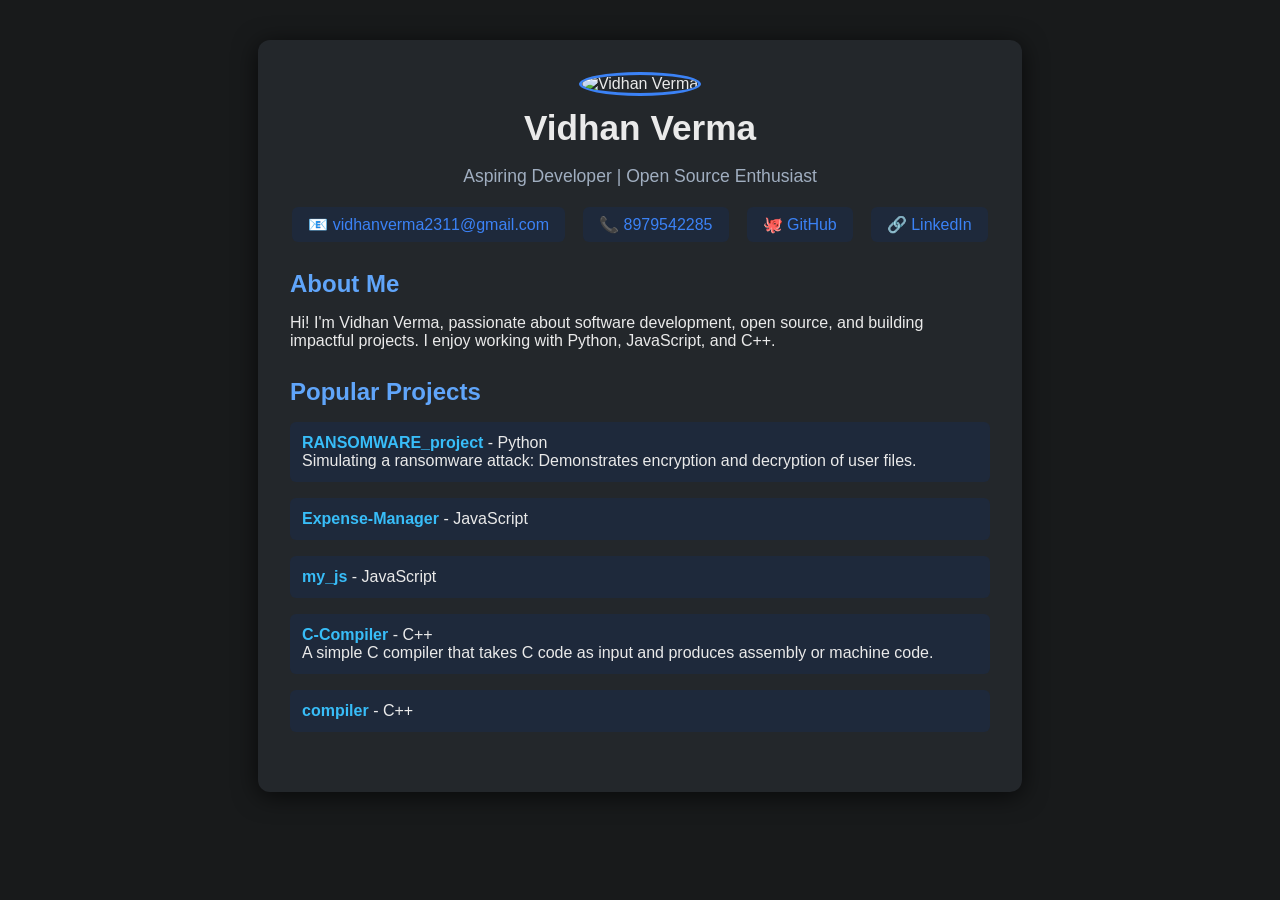
==== index.html @ cb681fb0 "Initial commit" ====
<!DOCTYPE html>
<html lang="en">
<head>
    <meta charset="UTF-8">
    <meta name="viewport" content="width=device-width, initial-scale=1.0">
    <title>Vidhan Verma | E-Portfolio</title>
    <link rel="stylesheet" href="style.css">
</head>
<body>
    <div class="container">
        <div class="profile">
            <img src="photo.jpg" alt="Vidhan Verma" class="profile-img">
            <h1>Vidhan Verma</h1>
            <p class="tagline">Aspiring Developer | Open Source Enthusiast</p>
        </div>
        <div class="contact">
            <a href="mailto:vidhanverma2311@gmail.com">📧 vidhanverma2311@gmail.com</a>
            <a href="tel:8979542285">📞 8979542285</a>
            <a href="https://github.com/vid123ver" target="_blank">🐙 GitHub</a>
            <a href="https://www.linkedin.com/in/vidhan-verma-41a773322/" target="_blank">🔗 LinkedIn</a>
        </div>
        <div class="section">
            <h2>About Me</h2>
            <p>
                Hi! I'm Vidhan Verma, passionate about software development, open source, and building impactful projects. I enjoy working with Python, JavaScript, and C++.
            </p>
        </div>
        <div class="section">
            <h2>Popular Projects</h2>
            <ul>
                <li>
                    <a href="https://github.com/vid123ver/-RANSOMWARE_project" target="_blank"><b>RANSOMWARE_project</b></a> - Python<br>
                    Simulating a ransomware attack: Demonstrates encryption and decryption of user files.
                </li>
                <li>
                    <a href="https://github.com/vid123ver/Expense-Manager" target="_blank"><b>Expense-Manager</b></a> - JavaScript
                </li>
                <li>
                    <a href="https://github.com/vid123ver/my_js" target="_blank"><b>my_js</b></a> - JavaScript
                </li>
                <li>
                    <a href="https://github.com/vid123ver/C-Compiler" target="_blank"><b>C-Compiler</b></a> - C++<br>
                    A simple C compiler that takes C code as input and produces assembly or machine code.
                </li>
                <li>
                    <a href="https://github.com/vid123ver/compiler" target="_blank"><b>compiler</b></a> - C++
                </li>
            </ul>
        </div>
    </div>
</body>
</html>
---- style.css ----
body {
    background: #181a1b;
    color: #eaeaea;
    font-family: 'Segoe UI', Arial, sans-serif;
    margin: 0;
    padding: 0;
}
.container {
    max-width: 700px;
    margin: 40px auto;
    background: #23272b;
    border-radius: 12px;
    box-shadow: 0 4px 24px #000a;
    padding: 32px;
}
.profile {
    text-align: center;
}
.profile-img {
    width: 120px;
    height: 120px;
    border-radius: 50%;
    object-fit: cover;
    border: 3px solid #3b82f6;
    margin-bottom: 12px;
}
h1 {
    margin: 0 0 8px 0;
    font-size: 2.2em;
}
.tagline {
    color: #a0aec0;
    font-size: 1.1em;
    margin-bottom: 20px;
}
.contact {
    display: flex;
    flex-wrap: wrap;
    justify-content: center;
    gap: 18px;
    margin-bottom: 28px;
}
.contact a {
    color: #3b82f6;
    text-decoration: none;
    font-weight: 500;
    background: #1e293b;
    padding: 8px 16px;
    border-radius: 6px;
    transition: background 0.2s;
}
.contact a:hover {
    background: #334155;
}
.section {
    margin-bottom: 28px;
}
h2 {
    color: #60a5fa;
    margin-bottom: 10px;
}
ul {
    list-style: none;
    padding: 0;
}
ul li {
    margin-bottom: 16px;
    background: #1e293b;
    padding: 12px;
    border-radius: 6px;
}
ul li a {
    color: #38bdf8;
    text-decoration: none;
}
ul li a:hover {
    text-decoration: underline;
}
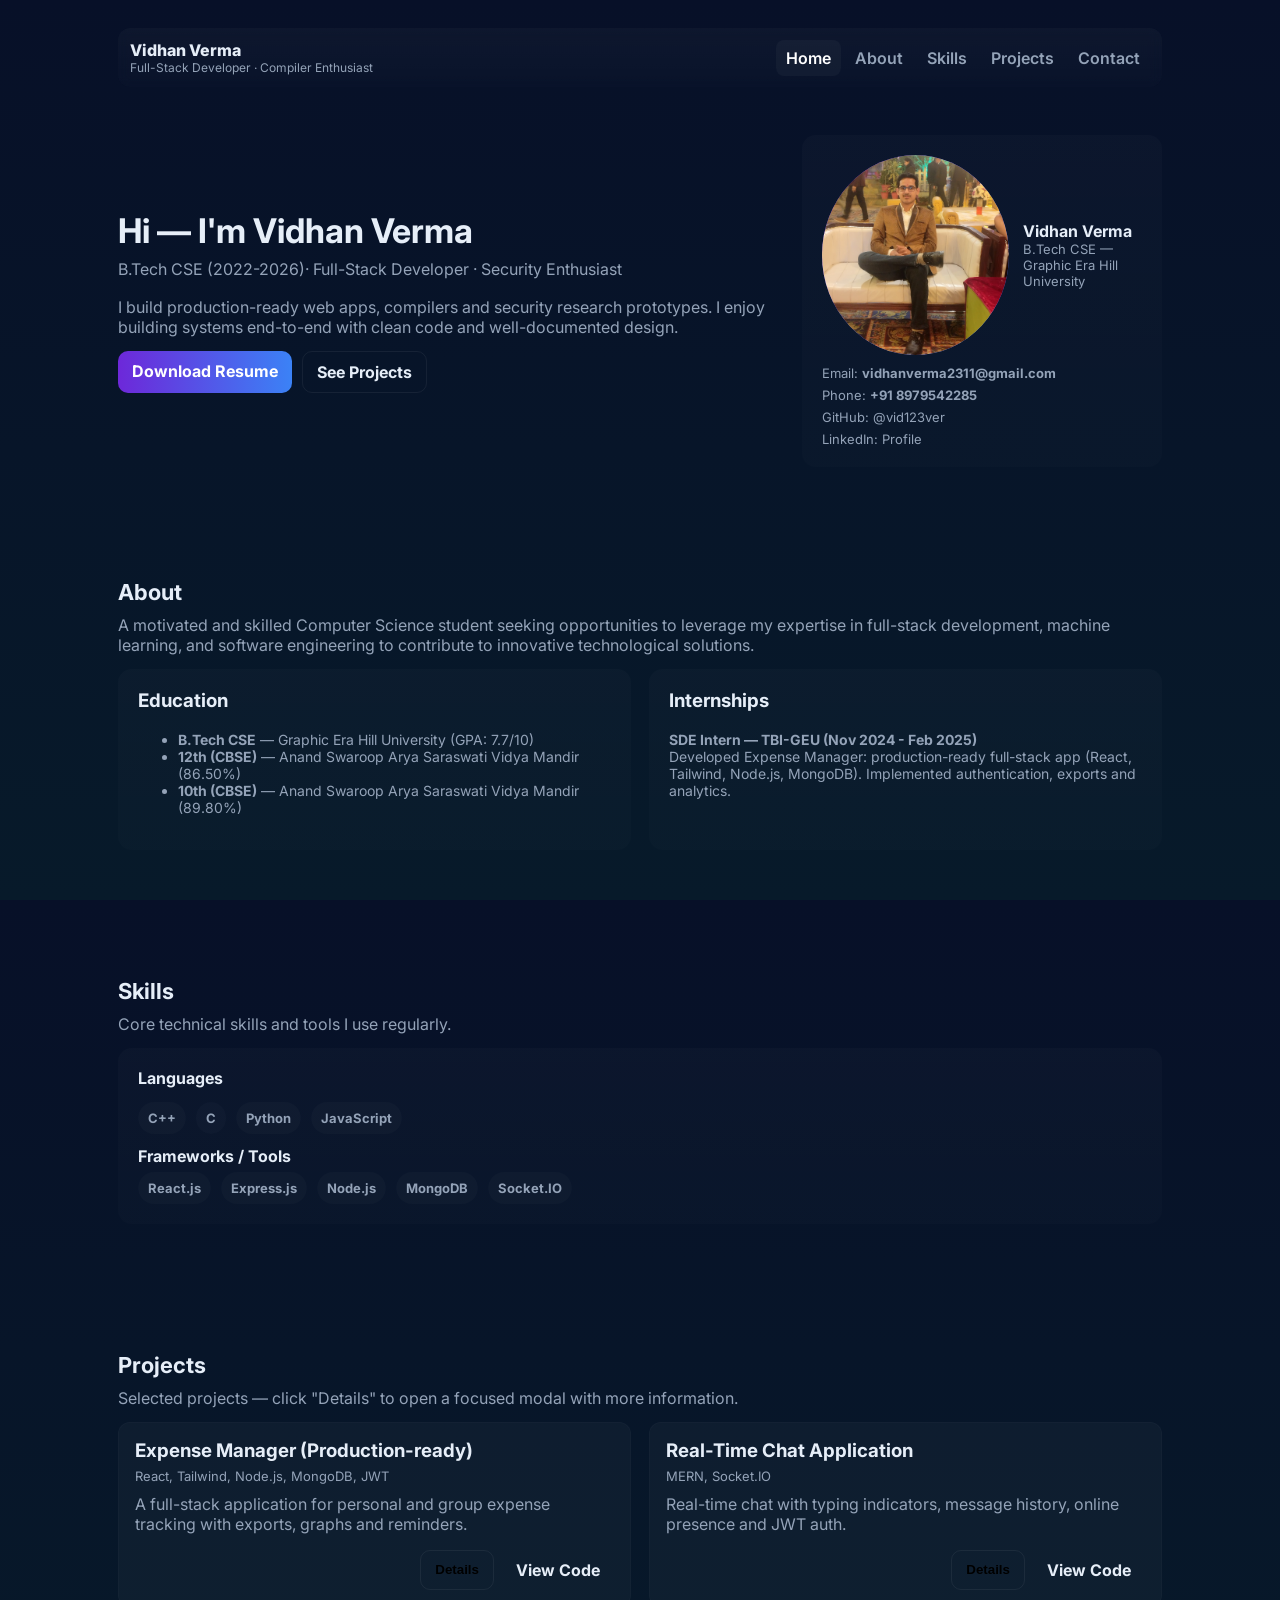
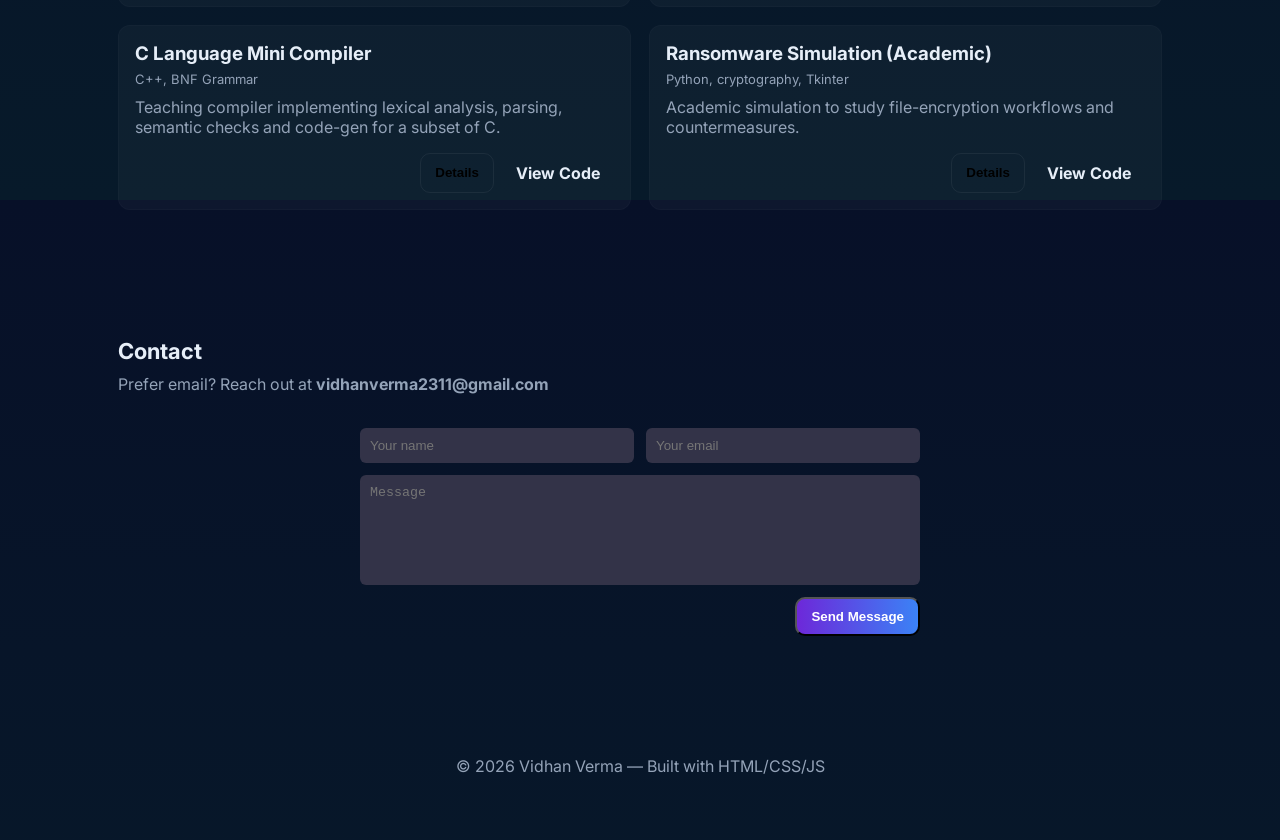
==== commit bd81833b: "portfolio files !!" ====
--- a/index.html
+++ b/index.html
@@ -1,52 +1,203 @@
-<!DOCTYPE html>
-<html lang="en">
-<head>
-    <meta charset="UTF-8">
-    <meta name="viewport" content="width=device-width, initial-scale=1.0">
-    <title>Vidhan Verma | E-Portfolio</title>
-    <link rel="stylesheet" href="style.css">
-</head>
-<body>
-    <div class="container">
-        <div class="profile">
-            <img src="photo.jpg" alt="Vidhan Verma" class="profile-img">
-            <h1>Vidhan Verma</h1>
-            <p class="tagline">Aspiring Developer | Open Source Enthusiast</p>
-        </div>
-        <div class="contact">
-            <a href="mailto:vidhanverma2311@gmail.com">📧 vidhanverma2311@gmail.com</a>
-            <a href="tel:8979542285">📞 8979542285</a>
-            <a href="https://github.com/vid123ver" target="_blank">🐙 GitHub</a>
-            <a href="https://www.linkedin.com/in/vidhan-verma-41a773322/" target="_blank">🔗 LinkedIn</a>
-        </div>
-        <div class="section">
-            <h2>About Me</h2>
-            <p>
-                Hi! I'm Vidhan Verma, passionate about software development, open source, and building impactful projects. I enjoy working with Python, JavaScript, and C++.
-            </p>
-        </div>
-        <div class="section">
-            <h2>Popular Projects</h2>
-            <ul>
-                <li>
-                    <a href="https://github.com/vid123ver/-RANSOMWARE_project" target="_blank"><b>RANSOMWARE_project</b></a> - Python<br>
-                    Simulating a ransomware attack: Demonstrates encryption and decryption of user files.
-                </li>
-                <li>
-                    <a href="https://github.com/vid123ver/Expense-Manager" target="_blank"><b>Expense-Manager</b></a> - JavaScript
-                </li>
-                <li>
-                    <a href="https://github.com/vid123ver/my_js" target="_blank"><b>my_js</b></a> - JavaScript
-                </li>
-                <li>
-                    <a href="https://github.com/vid123ver/C-Compiler" target="_blank"><b>C-Compiler</b></a> - C++<br>
-                    A simple C compiler that takes C code as input and produces assembly or machine code.
-                </li>
-                <li>
-                    <a href="https://github.com/vid123ver/compiler" target="_blank"><b>compiler</b></a> - C++
-                </li>
-            </ul>
-        </div>
-    </div>
-</body>
-</html>
+<!doctype html>
+<html lang="en">
+<head>
+  <meta charset="utf-8" />
+  <meta name="viewport" content="width=device-width,initial-scale=1" />
+  <title>Vidhan Verma — Interactive Portfolio</title>
+  <meta name="description" content="Vidhan Verma — Full-Stack Developer · ML & Security Explorer" />
+  <link rel="preconnect" href="https://fonts.gstatic.com" crossorigin>
+  <link href="https://fonts.googleapis.com/css2?family=Inter:wght@300;400;600;800&display=swap" rel="stylesheet">
+  <link rel="stylesheet" href="style.css">
+</head>
+<body>
+  <div class="container">
+    <header>
+      <div class="nav" role="banner">
+        <div class="brand">
+          <!-- Updated logo to show photo -->
+          <!-- <div class="logo">
+            <img src="photo.jpg" alt="Vidhan Verma" class="profile-pic">
+          </div> -->
+          <div>
+            <div style="font-weight:800">Vidhan Verma</div>
+            <div style="font-size:12px;color:var(--muted)">Full-Stack Developer · Compiler Enthusiast</div>
+          </div>
+        </div>
+        <nav aria-label="Main navigation">
+          <a href="#home" data-link class="active">Home</a>
+          <a href="#about" data-link>About</a>
+          <a href="#skills" data-link>Skills</a>
+          <a href="#projects" data-link>Projects</a>
+          <a href="#contact" data-link>Contact</a>
+        </nav>
+      </div>
+    </header>
+
+    <main>
+      <!-- HOME -->
+      <section id="home" class="hero">
+        <div>
+          <h1 class="reveal">Hi — I'm Vidhan Verma</h1>
+          <div class="tag reveal">B.Tech CSE (2022-2026)· Full-Stack Developer · Security Enthusiast</div>
+          <p class="lead reveal">I build production-ready web apps, compilers and security research prototypes. I enjoy building systems end-to-end with clean code and well-documented design.</p>
+          <div class="cta reveal">
+            <a class="btn primary" href="resume.pdf" target="_blank" download>Download Resume</a>
+            <a class="btn ghost" href="#projects">See Projects</a>
+          </div>
+        </div>
+
+        <aside class="card">
+          <div style="display:flex;gap:14px;align-items:center;margin-bottom:10px">
+            <div class="logo" style="width:400px; height:200px; overflow:hidden; border-radius:50%;">
+  <img src="photo.jpg" alt="Vidhan Verma" class="profile-pic" style="width:100%; height:100%; object-fit:cover;">
+</div>
+
+            <!-- <div class="logo" style="width:64px;height:64px;">
+              <img src="photo.jpg" alt="Vidhan Verma" class="profile-pic">
+            </div> -->
+            <div>
+              <div style="font-weight:700">Vidhan Verma</div>
+              <div class="line" style="color:var(--muted);font-size:13px">B.Tech CSE — Graphic Era Hill University</div>
+            </div>
+          </div>
+          <div class="meta">
+            <div class="line">Email: <strong>vidhanverma2311@gmail.com</strong></div>
+            <div class="line">Phone: <strong>+91 8979542285</strong></div>
+            <div class="line">GitHub: <a href="https://github.com/vid123ver" target="_blank">@vid123ver</a></div>
+            <div class="line">LinkedIn: <a href="https://www.linkedin.com/in/vidhan-verma-41a773322/" target="_blank">Profile</a></div>
+          </div>
+        </aside>
+      </section>
+
+      <!-- ABOUT -->
+      <section id="about">
+        <h2 class="reveal">About</h2>
+        <p class="lead reveal">A motivated and skilled Computer Science student seeking opportunities to leverage my expertise in full-stack development, machine learning, and software engineering to contribute to innovative technological solutions.</p>
+        <div class="grid-2">
+          <div class="card reveal">
+            <h3 style="margin-top:0">Education</h3>
+            <ul style="color:var(--muted);font-size:14px">
+              <li><strong>B.Tech CSE</strong> — Graphic Era Hill University (GPA: 7.7/10)</li>
+              <li><strong>12th (CBSE)</strong> — Anand Swaroop Arya Saraswati Vidya Mandir (86.50%)</li>
+              <li><strong>10th (CBSE)</strong> — Anand Swaroop Arya Saraswati Vidya Mandir (89.80%)</li>
+            </ul>
+          </div>
+
+          <div class="card reveal">
+            <h3 style="margin-top:0">Internships</h3>
+            <p style="color:var(--muted);font-size:14px"><strong>SDE Intern — TBI-GEU (Nov 2024 - Feb 2025)</strong><br>Developed Expense Manager: production-ready full-stack app (React, Tailwind, Node.js, MongoDB). Implemented authentication, exports and analytics.</p>
+          </div>
+        </div>
+      </section>
+
+      <!-- SKILLS -->
+      <section id="skills">
+        <h2 class="reveal">Skills</h2>
+        <p class="lead reveal">Core technical skills and tools I use regularly.</p>
+        <div class="card reveal">
+          <div style="margin-bottom:8px;font-weight:700">Languages</div>
+          <div>
+            <span class="skill-badge">C++</span>
+            <span class="skill-badge">C</span>
+            <span class="skill-badge">Python</span>
+            <span class="skill-badge">JavaScript</span>
+          </div>
+          <div style="margin-top:12px;font-weight:700">Frameworks / Tools</div>
+          <div>
+            <span class="skill-badge">React.js</span>
+            <span class="skill-badge">Express.js</span>
+            <span class="skill-badge">Node.js</span>
+            <span class="skill-badge">MongoDB</span>
+            <span class="skill-badge">Socket.IO</span>
+          </div>
+        </div>
+      </section>
+
+      <!-- PROJECTS -->
+      <section id="projects">
+        <h2 class="reveal">Projects</h2>
+        <p class="lead reveal">Selected projects — click "Details" to open a focused modal with more information.</p>
+        <div class="grid-2" id="projectList"></div>
+      </section>
+
+      <!-- CONTACT -->
+
+      <!-- <section id="contact">
+  <h2 class="reveal">Contact</h2>
+  <p class="lead reveal">
+    Prefer email? Reach out at <strong>vidhanverma2311@gmail.com</strong>
+  </p>
+  <div class="card reveal" style="max-width:600px; margin:auto; padding:20px; background:transparent; box-shadow:none; border:none;">
+    <form id="contactForm" style="display:flex; flex-direction:column; gap:12px;">
+      <div style="display:flex; gap:12px; flex-wrap:wrap;">
+        <input name="name" placeholder="Your name" required style="flex:1; min-width:200px; padding:10px;">
+        <input name="email" placeholder="Your email" required style="flex:1; min-width:200px; padding:10px;">
+      </div>
+      <textarea name="message" placeholder="Message" rows="6" required style="padding:10px; resize:none;"></textarea>
+      <div style="text-align:right;">
+        <button type="submit" class="btn primary">Send Message</button>
+      </div>
+    </form>
+  </div>
+</section> -->
+<!-- <section id="contact">
+  <h2 class="reveal">Contact</h2>
+  <p class="lead reveal">
+    Prefer email? Reach out at <strong>vidhanverma2311@gmail.com</strong>
+  </p>
+
+  <div class="card reveal" style="max-width:600px; margin:auto; padding:20px; background:transparent; box-shadow:none; border:none;">
+   
+    <form id="contactForm" action="https://formspree.io/f/your_form_id" method="POST" style="display:flex; flex-direction:column; gap:12px;">
+      <div style="display:flex; gap:12px; flex-wrap:wrap;">
+        <input type="text" name="name" placeholder="Your name" required style="flex:1; min-width:200px; padding:10px;background:#333348">
+        <input type="email" name="email" placeholder="Your email" required style="flex:1; min-width:200px; padding:10px;background:#333348">
+      </div>
+      <textarea name="message" placeholder="Message" rows="6" required style="padding:10px; resize:none;background:#333348"></textarea>
+      <div style="text-align:right;">
+        <button type="submit" class="btn primary">Send Message</button>
+      </div>
+    </form>
+  </div>
+</section> -->
+
+<section id="contact">
+  <h2 class="reveal">Contact</h2>
+  <p class="lead reveal">
+    Prefer email? Reach out at <strong>vidhanverma2311@gmail.com</strong>
+  </p>
+
+  <div class="card reveal" style="max-width:600px; margin:auto; padding:20px; background:transparent; box-shadow:none; border:none;">
+    <!-- This will send messages directly to your Gmail -->
+    <form id="contactForm" action="https://formspree.io/f/mjkabvqa" method="POST" style="display:flex; flex-direction:column; gap:12px;">
+      <div style="display:flex; gap:12px; flex-wrap:wrap;">
+        <input type="text" name="name" placeholder="Your name" required style="flex:1; min-width:200px; padding:10px; background:#333348; color:#fff; border:none; border-radius:6px;">
+        <input type="email" name="email" placeholder="Your email" required style="flex:1; min-width:200px; padding:10px; background:#333348; color:#fff; border:none; border-radius:6px;">
+      </div>
+      <textarea name="message" placeholder="Message" rows="6" required style="padding:10px; resize:none; background:#333348; color:#fff; border:none; border-radius:6px;"></textarea>
+      <div style="text-align:right;">
+        <button type="submit" class="btn primary">Send Message</button>
+      </div>
+    </form>
+  </div>
+</section>
+
+
+    </main>
+
+    <footer>
+      © <span id="year"></span> Vidhan Verma — Built with HTML/CSS/JS
+    </footer>
+  </div>
+
+  <!-- Modal (project details) -->
+  <div id="modal">
+    <div class="modal-box">
+      <button id="closeModal">Close</button>
+      <div id="modalContent"></div>
+    </div>
+  </div>
+
+  <script src="script.js"></script>
+</body>
+</html>
--- a/style.css
+++ b/style.css
@@ -1,78 +1,71 @@
-body {
-    background: #181a1b;
-    color: #eaeaea;
-    font-family: 'Segoe UI', Arial, sans-serif;
-    margin: 0;
-    padding: 0;
-}
-.container {
-    max-width: 700px;
-    margin: 40px auto;
-    background: #23272b;
-    border-radius: 12px;
-    box-shadow: 0 4px 24px #000a;
-    padding: 32px;
-}
-.profile {
-    text-align: center;
-}
-.profile-img {
-    width: 120px;
-    height: 120px;
-    border-radius: 50%;
-    object-fit: cover;
-    border: 3px solid #3b82f6;
-    margin-bottom: 12px;
-}
-h1 {
-    margin: 0 0 8px 0;
-    font-size: 2.2em;
-}
-.tagline {
-    color: #a0aec0;
-    font-size: 1.1em;
-    margin-bottom: 20px;
-}
-.contact {
-    display: flex;
-    flex-wrap: wrap;
-    justify-content: center;
-    gap: 18px;
-    margin-bottom: 28px;
-}
-.contact a {
-    color: #3b82f6;
-    text-decoration: none;
-    font-weight: 500;
-    background: #1e293b;
-    padding: 8px 16px;
-    border-radius: 6px;
-    transition: background 0.2s;
-}
-.contact a:hover {
-    background: #334155;
-}
-.section {
-    margin-bottom: 28px;
-}
-h2 {
-    color: #60a5fa;
-    margin-bottom: 10px;
-}
-ul {
-    list-style: none;
-    padding: 0;
-}
-ul li {
-    margin-bottom: 16px;
-    background: #1e293b;
-    padding: 12px;
-    border-radius: 6px;
-}
-ul li a {
-    color: #38bdf8;
-    text-decoration: none;
-}
-ul li a:hover {
-    text-decoration: underline;
-}
+:root {
+  --bg:#0f1724;
+  --card:#0b1320;
+  --accent:#6d28d9;
+  --muted:#94a3b8;
+  --glass:rgba(255,255,255,0.03);
+}
+
+*{box-sizing:border-box}
+html,body{height:100%}
+body{
+  font-family:Inter,system-ui,Segoe UI,Roboto,Arial;
+  margin:0;
+  background:linear-gradient(180deg,#071028 0%, #071a2a 100%);
+  color:#e6eef8;
+  -webkit-font-smoothing:antialiased;
+}
+a{color:inherit;text-decoration:none}
+.container{max-width:1100px;margin:0 auto;padding:28px}
+
+/* header */
+header{position:sticky;top:12px;z-index:60}
+.nav{display:flex;gap:18px;align-items:center;justify-content:space-between;background:linear-gradient(180deg, rgba(255,255,255,0.03), rgba(255,255,255,0.01));padding:12px;border-radius:12px;backdrop-filter:blur(6px);}
+.brand{display:flex;gap:12px;align-items:center}
+.logo{width:56px;height:56px;border-radius:12px;overflow:hidden;display:flex;align-items:center;justify-content:center;background:linear-gradient(135deg,var(--accent),#3b82f6);}
+.profile-pic{width:100%;height:100%;object-fit:cover;border-radius:12px;}
+nav a{padding:8px 10px;border-radius:8px;color:var(--muted);font-weight:600}
+nav a.active{background:rgba(255,255,255,0.03);color:white}
+
+/* hero */
+.hero{display:grid;grid-template-columns:1fr 360px;gap:28px;align-items:center;padding:48px 0}
+.hero h1{font-size:34px;margin:0 0 8px 0}
+.tag{color:var(--muted);margin-bottom:18px}
+.cta{display:flex;gap:10px}
+.btn{padding:10px 14px;border-radius:10px;font-weight:700;cursor:pointer}
+.btn.ghost{border:1px solid rgba(255,255,255,0.06);background:transparent}
+.btn.primary{background:linear-gradient(90deg,var(--accent),#3b82f6);color:white}
+
+/* card */
+.card{background:linear-gradient(180deg, rgba(255,255,255,0.02), rgba(255,255,255,0.01));padding:20px;border-radius:14px}
+.meta{display:grid;grid-template-columns:1fr;gap:6px}
+.meta .line{font-size:13px;color:var(--muted)}
+
+/* sections */
+section{padding:64px 0}
+h2{font-size:22px;margin:0 0 10px}
+p.lead{color:var(--muted);margin:0 0 14px}
+
+.grid-2{display:grid;grid-template-columns:1fr 1fr;gap:18px}
+.project{padding:16px;border-radius:12px;background:var(--glass);border:1px solid rgba(255,255,255,0.02)}
+.skill-badge{display:inline-block;padding:8px 10px;border-radius:999px;margin:6px 6px 0 0;font-weight:700;background:rgba(255,255,255,0.02);color:var(--muted);font-size:13px}
+
+footer{padding:36px 0;color:var(--muted);text-align:center}
+
+/* responsive */
+@media (max-width:900px){
+  .hero{grid-template-columns:1fr;}
+  .container{padding:18px}
+  .grid-2{grid-template-columns:1fr}
+  .logo{width:44px;height:44px}
+}
+
+/* animations */
+.reveal{opacity:0;transform:translateY(12px);transition:opacity .6s ease, transform .6s ease}
+.reveal.visible{opacity:1;transform:none}
+
+/* modal */
+#modal{position:fixed;inset:0;display:none;align-items:center;justify-content:center;background:rgba(2,6,23,0.6);z-index:80}
+.modal-box{width:90%;max-width:760px;background:#061226;padding:20px;border-radius:12px;}
+#closeModal{float:right;background:transparent;border:0;color:var(--muted);font-weight:700}
+#modalContent{clear:both;color:var(--muted)}
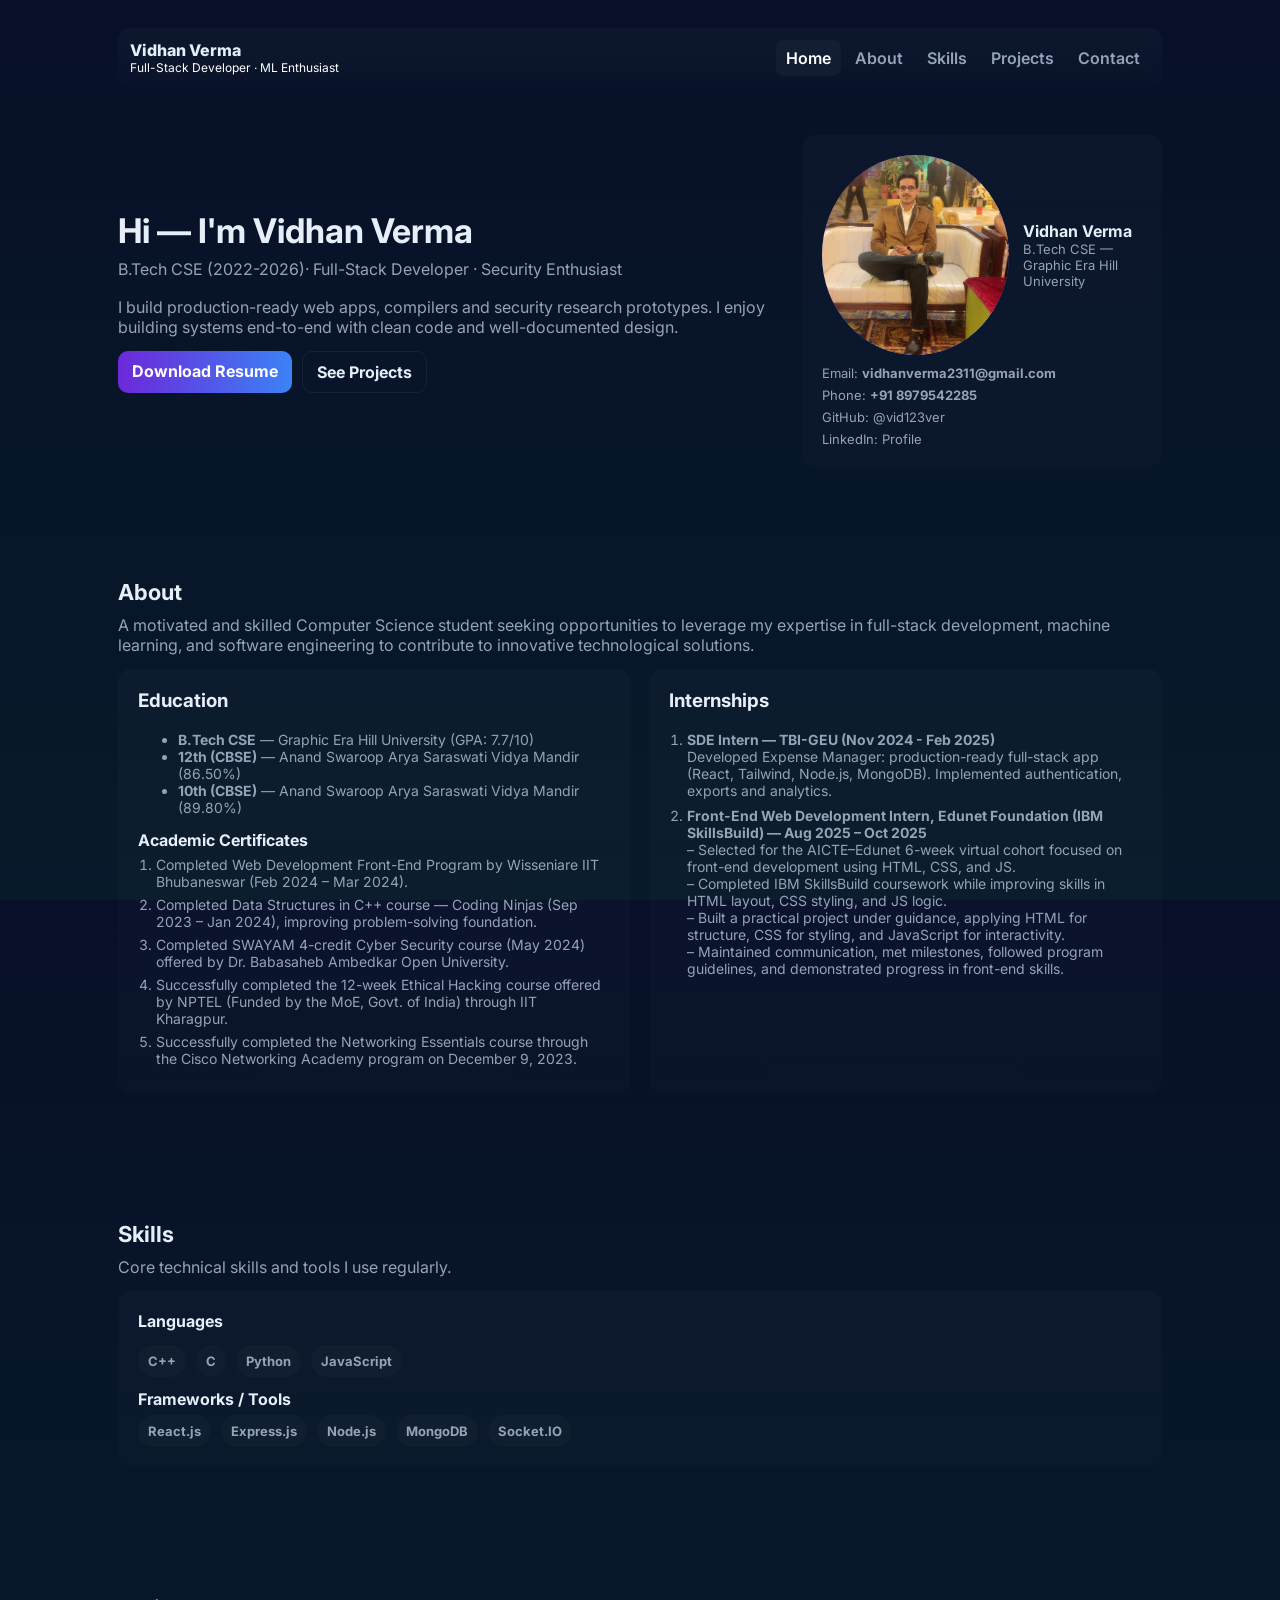
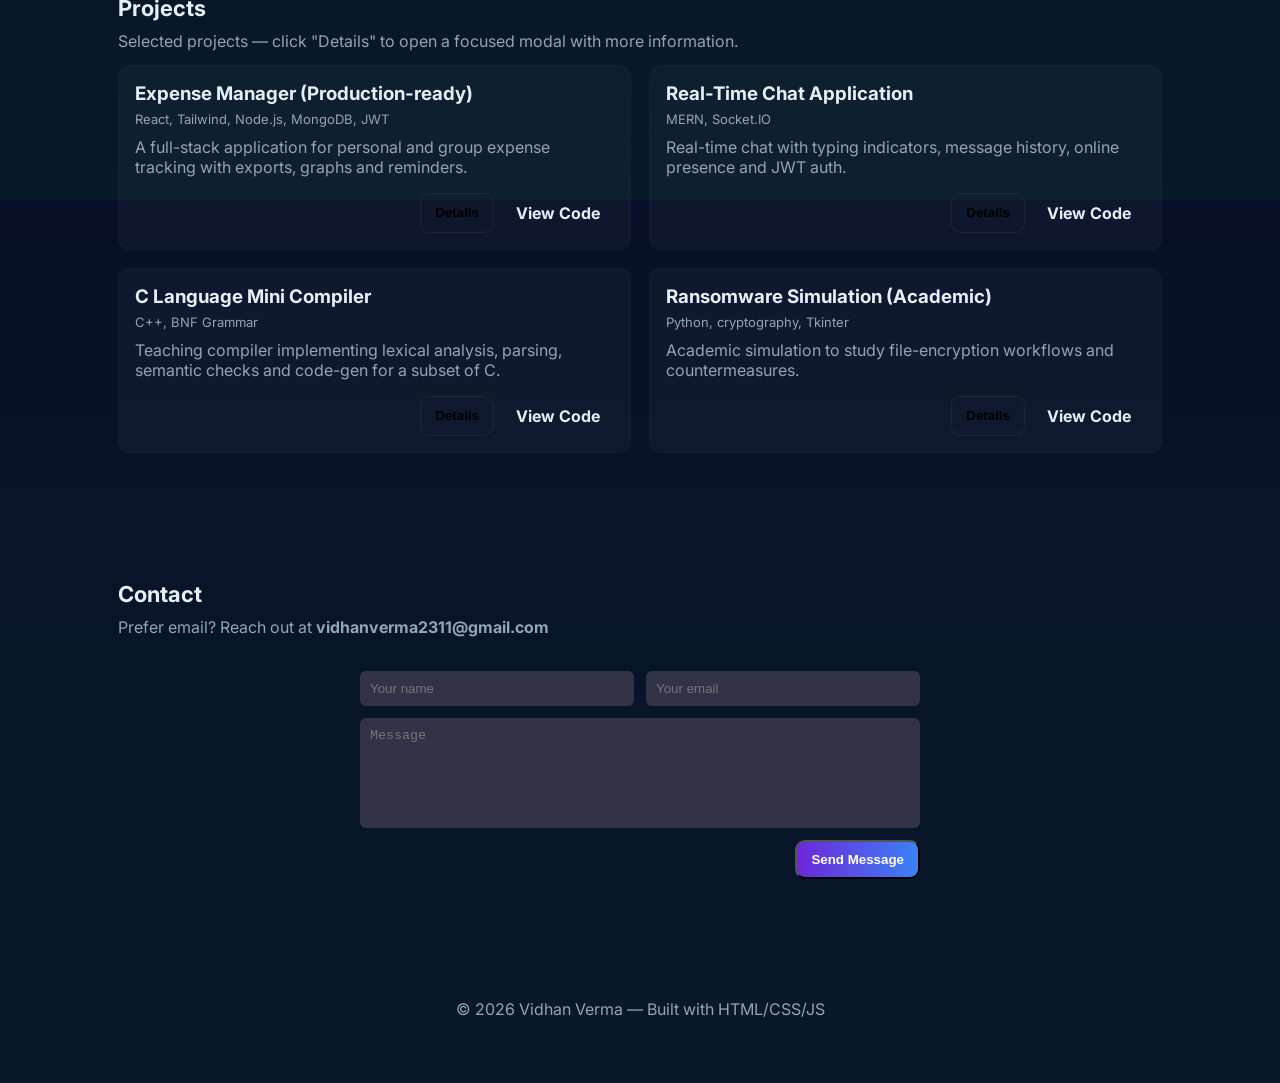
==== commit d2a260b4: "Update index.html" ====
--- a/index.html
+++ b/index.html
@@ -1,128 +1,263 @@
-<!doctype html>
+<!DOCTYPE html>
 <html lang="en">
-<head>
-  <meta charset="utf-8" />
-  <meta name="viewport" content="width=device-width,initial-scale=1" />
-  <title>Vidhan Verma — Interactive Portfolio</title>
-  <meta name="description" content="Vidhan Verma — Full-Stack Developer · ML & Security Explorer" />
-  <link rel="preconnect" href="https://fonts.gstatic.com" crossorigin>
-  <link href="https://fonts.googleapis.com/css2?family=Inter:wght@300;400;600;800&display=swap" rel="stylesheet">
-  <link rel="stylesheet" href="style.css">
-</head>
-<body>
-  <div class="container">
-    <header>
-      <div class="nav" role="banner">
-        <div class="brand">
-          <!-- Updated logo to show photo -->
-          <!-- <div class="logo">
+  <head>
+    <meta charset="utf-8" />
+    <meta name="viewport" content="width=device-width,initial-scale=1" />
+    <title>Vidhan Verma — Interactive Portfolio</title>
+    <meta
+      name="description"
+      content="Vidhan Verma — Full-Stack Developer · ML & Security Explorer"
+    />
+    <link rel="preconnect" href="https://fonts.gstatic.com" crossorigin />
+    <link
+      href="https://fonts.googleapis.com/css2?family=Inter:wght@300;400;600;800&display=swap"
+      rel="stylesheet"
+    />
+    <link rel="stylesheet" href="style.css" />
+  </head>
+  <body>
+    <div class="container">
+      <header>
+        <div class="nav" role="banner">
+          <div class="brand">
+            <!-- Updated logo to show photo -->
+            <!-- <div class="logo">
             <img src="photo.jpg" alt="Vidhan Verma" class="profile-pic">
           </div> -->
+            <div>
+              <div style="font-weight: 800">Vidhan Verma</div>
+              <div style="font-size: 12px; color: #ffffff">
+                Full-Stack Developer · ML Enthusiast
+              </div>
+            </div>
+          </div>
+          <nav aria-label="Main navigation">
+            <a href="#home" data-link class="active">Home</a>
+            <a href="#about" data-link>About</a>
+            <a href="#skills" data-link>Skills</a>
+            <a href="#projects" data-link>Projects</a>
+            <a href="#contact" data-link>Contact</a>
+          </nav>
+        </div>
+      </header>
+
+      <main>
+        <!-- HOME -->
+        <section id="home" class="hero">
           <div>
-            <div style="font-weight:800">Vidhan Verma</div>
-            <div style="font-size:12px;color:var(--muted)">Full-Stack Developer · Compiler Enthusiast</div>
-          </div>
-        </div>
-        <nav aria-label="Main navigation">
-          <a href="#home" data-link class="active">Home</a>
-          <a href="#about" data-link>About</a>
-          <a href="#skills" data-link>Skills</a>
-          <a href="#projects" data-link>Projects</a>
-          <a href="#contact" data-link>Contact</a>
-        </nav>
-      </div>
-    </header>
-
-    <main>
-      <!-- HOME -->
-      <section id="home" class="hero">
-        <div>
-          <h1 class="reveal">Hi — I'm Vidhan Verma</h1>
-          <div class="tag reveal">B.Tech CSE (2022-2026)· Full-Stack Developer · Security Enthusiast</div>
-          <p class="lead reveal">I build production-ready web apps, compilers and security research prototypes. I enjoy building systems end-to-end with clean code and well-documented design.</p>
-          <div class="cta reveal">
-            <a class="btn primary" href="resume.pdf" target="_blank" download>Download Resume</a>
-            <a class="btn ghost" href="#projects">See Projects</a>
-          </div>
-        </div>
-
-        <aside class="card">
-          <div style="display:flex;gap:14px;align-items:center;margin-bottom:10px">
-            <div class="logo" style="width:400px; height:200px; overflow:hidden; border-radius:50%;">
-  <img src="photo.jpg" alt="Vidhan Verma" class="profile-pic" style="width:100%; height:100%; object-fit:cover;">
-</div>
-
-            <!-- <div class="logo" style="width:64px;height:64px;">
+            <h1 class="reveal">Hi — I'm Vidhan Verma</h1>
+            <div class="tag reveal">
+              B.Tech CSE (2022-2026)· Full-Stack Developer · Security Enthusiast
+            </div>
+            <p class="lead reveal">
+              I build production-ready web apps, compilers and security research
+              prototypes. I enjoy building systems end-to-end with clean code
+              and well-documented design.
+            </p>
+            <div class="cta reveal">
+              <a class="btn primary" href="resume.pdf" target="_blank" download
+                >Download Resume</a
+              >
+              <a class="btn ghost" href="#projects">See Projects</a>
+            </div>
+          </div>
+
+          <aside class="card">
+            <div
+              style="
+                display: flex;
+                gap: 14px;
+                align-items: center;
+                margin-bottom: 10px;
+              "
+            >
+              <div
+                class="logo"
+                style="
+                  width: 400px;
+                  height: 200px;
+                  overflow: hidden;
+                  border-radius: 50%;
+                "
+              >
+                <img
+                  src="photo.jpg"
+                  alt="Vidhan Verma"
+                  class="profile-pic"
+                  style="width: 100%; height: 100%; object-fit: cover"
+                />
+              </div>
+
+              <!-- <div class="logo" style="width:64px;height:64px;">
               <img src="photo.jpg" alt="Vidhan Verma" class="profile-pic">
             </div> -->
+              <div>
+                <div style="font-weight: 700">Vidhan Verma</div>
+                <div class="line" style="color: var(--muted); font-size: 13px">
+                  B.Tech CSE — Graphic Era Hill University
+                </div>
+              </div>
+            </div>
+            <div class="meta">
+              <div class="line">
+                Email: <strong>vidhanverma2311@gmail.com</strong>
+              </div>
+              <div class="line">Phone: <strong>+91 8979542285</strong></div>
+              <div class="line">
+                GitHub:
+                <a href="https://github.com/vid123ver" target="_blank"
+                  >@vid123ver</a
+                >
+              </div>
+              <div class="line">
+                LinkedIn:
+                <a
+                  href="https://www.linkedin.com/in/vidhan-verma-41a773322/"
+                  target="_blank"
+                  >Profile</a
+                >
+              </div>
+            </div>
+          </aside>
+        </section>
+
+        <!-- ABOUT -->
+        <section id="about">
+          <h2 class="reveal">About</h2>
+          <p class="lead reveal">
+            A motivated and skilled Computer Science student seeking
+            opportunities to leverage my expertise in full-stack development,
+            machine learning, and software engineering to contribute to
+            innovative technological solutions.
+          </p>
+          <div class="grid-2">
+            <div class="card reveal">
+              <h3 style="margin-top: 0">Education</h3>
+              <ul style="color: var(--muted); font-size: 14px">
+                <li>
+                  <strong>B.Tech CSE</strong> — Graphic Era Hill University
+                  (GPA: 7.7/10)
+                </li>
+                <li>
+                  <strong>12th (CBSE)</strong> — Anand Swaroop Arya Saraswati
+                  Vidya Mandir (86.50%)
+                </li>
+                <li>
+                  <strong>10th (CBSE)</strong> — Anand Swaroop Arya Saraswati
+                  Vidya Mandir (89.80%)
+                </li>
+              </ul>
+              <h4 style="margin: 10px 0 6px 0">Academic Certificates</h4>
+              <ol
+                style="
+                  color: var(--muted);
+                  font-size: 14px;
+                  padding-left: 18px;
+                  margin: 0 0 0 0;
+                "
+              >
+                <li style="margin-bottom: 6px">
+                  Completed Web Development Front-End Program by Wisseniare IIT
+                  Bhubaneswar (Feb 2024 – Mar 2024).
+                </li>
+                <li style="margin-bottom: 6px">
+                  Completed Data Structures in C++ course — Coding Ninjas (Sep
+                  2023 – Jan 2024), improving problem-solving foundation.
+                </li>
+                <li style="margin-bottom: 6px">
+                  Completed SWAYAM 4-credit Cyber Security course (May 2024)
+                  offered by Dr. Babasaheb Ambedkar Open University.
+                </li>
+                <li style="margin-bottom: 6px">
+                  Successfully completed the 12-week Ethical Hacking course
+                  offered by NPTEL (Funded by the MoE, Govt. of India) through
+                  IIT Kharagpur.
+                </li>
+                <li style="margin-bottom: 6px">
+                  Successfully completed the Networking Essentials course
+                  through the Cisco Networking Academy program on December 9,
+                  2023.
+                </li>
+              </ol>
+            </div>
+
+            <div class="card reveal">
+              <h3 style="margin-top: 0"><strong>Internships</strong></h3>
+              <ol
+                style="
+                  color: var(--muted);
+                  font-size: 14px;
+                  padding-left: 18px;
+                  margin: 0;
+                "
+              >
+                <li style="margin-bottom: 8px">
+                  <strong>SDE Intern — TBI-GEU (Nov 2024 - Feb 2025)</strong
+                  ><br />
+                  Developed Expense Manager: production-ready full-stack app
+                  (React, Tailwind, Node.js, MongoDB). Implemented
+                  authentication, exports and analytics.
+                </li>
+                <li style="margin-bottom: 8px">
+                  <strong
+                    >Front-End Web Development Intern, Edunet Foundation (IBM
+                    SkillsBuild) — Aug 2025 – Oct 2025</strong
+                  ><br />
+                  – Selected for the AICTE–Edunet 6-week virtual cohort focused
+                  on front-end development using HTML, CSS, and JS.<br />
+                  – Completed IBM SkillsBuild coursework while improving skills
+                  in HTML layout, CSS styling, and JS logic.<br />
+                  – Built a practical project under guidance, applying HTML for
+                  structure, CSS for styling, and JavaScript for
+                  interactivity.<br />
+                  – Maintained communication, met milestones, followed program
+                  guidelines, and demonstrated progress in front-end skills.
+                </li>
+              </ol>
+            </div>
+          </div>
+        </section>
+
+        <!-- SKILLS -->
+        <section id="skills">
+          <h2 class="reveal">Skills</h2>
+          <p class="lead reveal">
+            Core technical skills and tools I use regularly.
+          </p>
+          <div class="card reveal">
+            <div style="margin-bottom: 8px; font-weight: 700">Languages</div>
             <div>
-              <div style="font-weight:700">Vidhan Verma</div>
-              <div class="line" style="color:var(--muted);font-size:13px">B.Tech CSE — Graphic Era Hill University</div>
-            </div>
-          </div>
-          <div class="meta">
-            <div class="line">Email: <strong>vidhanverma2311@gmail.com</strong></div>
-            <div class="line">Phone: <strong>+91 8979542285</strong></div>
-            <div class="line">GitHub: <a href="https://github.com/vid123ver" target="_blank">@vid123ver</a></div>
-            <div class="line">LinkedIn: <a href="https://www.linkedin.com/in/vidhan-verma-41a773322/" target="_blank">Profile</a></div>
-          </div>
-        </aside>
-      </section>
-
-      <!-- ABOUT -->
-      <section id="about">
-        <h2 class="reveal">About</h2>
-        <p class="lead reveal">A motivated and skilled Computer Science student seeking opportunities to leverage my expertise in full-stack development, machine learning, and software engineering to contribute to innovative technological solutions.</p>
-        <div class="grid-2">
-          <div class="card reveal">
-            <h3 style="margin-top:0">Education</h3>
-            <ul style="color:var(--muted);font-size:14px">
-              <li><strong>B.Tech CSE</strong> — Graphic Era Hill University (GPA: 7.7/10)</li>
-              <li><strong>12th (CBSE)</strong> — Anand Swaroop Arya Saraswati Vidya Mandir (86.50%)</li>
-              <li><strong>10th (CBSE)</strong> — Anand Swaroop Arya Saraswati Vidya Mandir (89.80%)</li>
-            </ul>
-          </div>
-
-          <div class="card reveal">
-            <h3 style="margin-top:0">Internships</h3>
-            <p style="color:var(--muted);font-size:14px"><strong>SDE Intern — TBI-GEU (Nov 2024 - Feb 2025)</strong><br>Developed Expense Manager: production-ready full-stack app (React, Tailwind, Node.js, MongoDB). Implemented authentication, exports and analytics.</p>
-          </div>
-        </div>
-      </section>
-
-      <!-- SKILLS -->
-      <section id="skills">
-        <h2 class="reveal">Skills</h2>
-        <p class="lead reveal">Core technical skills and tools I use regularly.</p>
-        <div class="card reveal">
-          <div style="margin-bottom:8px;font-weight:700">Languages</div>
-          <div>
-            <span class="skill-badge">C++</span>
-            <span class="skill-badge">C</span>
-            <span class="skill-badge">Python</span>
-            <span class="skill-badge">JavaScript</span>
-          </div>
-          <div style="margin-top:12px;font-weight:700">Frameworks / Tools</div>
-          <div>
-            <span class="skill-badge">React.js</span>
-            <span class="skill-badge">Express.js</span>
-            <span class="skill-badge">Node.js</span>
-            <span class="skill-badge">MongoDB</span>
-            <span class="skill-badge">Socket.IO</span>
-          </div>
-        </div>
-      </section>
-
-      <!-- PROJECTS -->
-      <section id="projects">
-        <h2 class="reveal">Projects</h2>
-        <p class="lead reveal">Selected projects — click "Details" to open a focused modal with more information.</p>
-        <div class="grid-2" id="projectList"></div>
-      </section>
-
-      <!-- CONTACT -->
-
-      <!-- <section id="contact">
+              <span class="skill-badge">C++</span>
+              <span class="skill-badge">C</span>
+              <span class="skill-badge">Python</span>
+              <span class="skill-badge">JavaScript</span>
+            </div>
+            <div style="margin-top: 12px; font-weight: 700">
+              Frameworks / Tools
+            </div>
+            <div>
+              <span class="skill-badge">React.js</span>
+              <span class="skill-badge">Express.js</span>
+              <span class="skill-badge">Node.js</span>
+              <span class="skill-badge">MongoDB</span>
+              <span class="skill-badge">Socket.IO</span>
+            </div>
+          </div>
+        </section>
+
+        <!-- PROJECTS -->
+        <section id="projects">
+          <h2 class="reveal">Projects</h2>
+          <p class="lead reveal">
+            Selected projects — click "Details" to open a focused modal with
+            more information.
+          </p>
+          <div class="grid-2" id="projectList"></div>
+        </section>
+
+        <!-- CONTACT -->
+
+        <!-- <section id="contact">
   <h2 class="reveal">Contact</h2>
   <p class="lead reveal">
     Prefer email? Reach out at <strong>vidhanverma2311@gmail.com</strong>
@@ -140,7 +275,7 @@
     </form>
   </div>
 </section> -->
-<!-- <section id="contact">
+        <!-- <section id="contact">
   <h2 class="reveal">Contact</h2>
   <p class="lead reveal">
     Prefer email? Reach out at <strong>vidhanverma2311@gmail.com</strong>
@@ -161,43 +296,98 @@
   </div>
 </section> -->
 
-<section id="contact">
-  <h2 class="reveal">Contact</h2>
-  <p class="lead reveal">
-    Prefer email? Reach out at <strong>vidhanverma2311@gmail.com</strong>
-  </p>
-
-  <div class="card reveal" style="max-width:600px; margin:auto; padding:20px; background:transparent; box-shadow:none; border:none;">
-    <!-- This will send messages directly to your Gmail -->
-    <form id="contactForm" action="https://formspree.io/f/mjkabvqa" method="POST" style="display:flex; flex-direction:column; gap:12px;">
-      <div style="display:flex; gap:12px; flex-wrap:wrap;">
-        <input type="text" name="name" placeholder="Your name" required style="flex:1; min-width:200px; padding:10px; background:#333348; color:#fff; border:none; border-radius:6px;">
-        <input type="email" name="email" placeholder="Your email" required style="flex:1; min-width:200px; padding:10px; background:#333348; color:#fff; border:none; border-radius:6px;">
-      </div>
-      <textarea name="message" placeholder="Message" rows="6" required style="padding:10px; resize:none; background:#333348; color:#fff; border:none; border-radius:6px;"></textarea>
-      <div style="text-align:right;">
-        <button type="submit" class="btn primary">Send Message</button>
-      </div>
-    </form>
-  </div>
-</section>
-
-
-    </main>
-
-    <footer>
-      © <span id="year"></span> Vidhan Verma — Built with HTML/CSS/JS
-    </footer>
-  </div>
-
-  <!-- Modal (project details) -->
-  <div id="modal">
-    <div class="modal-box">
-      <button id="closeModal">Close</button>
-      <div id="modalContent"></div>
+        <section id="contact">
+          <h2 class="reveal">Contact</h2>
+          <p class="lead reveal">
+            Prefer email? Reach out at
+            <strong>vidhanverma2311@gmail.com</strong>
+          </p>
+
+          <div
+            class="card reveal"
+            style="
+              max-width: 600px;
+              margin: auto;
+              padding: 20px;
+              background: transparent;
+              box-shadow: none;
+              border: none;
+            "
+          >
+            <!-- This will send messages directly to your Gmail -->
+            <form
+              id="contactForm"
+              action="https://formspree.io/f/mjkabvqa"
+              method="POST"
+              style="display: flex; flex-direction: column; gap: 12px"
+            >
+              <div style="display: flex; gap: 12px; flex-wrap: wrap">
+                <input
+                  type="text"
+                  name="name"
+                  placeholder="Your name"
+                  required
+                  style="
+                    flex: 1;
+                    min-width: 200px;
+                    padding: 10px;
+                    background: #333348;
+                    color: #fff;
+                    border: none;
+                    border-radius: 6px;
+                  "
+                />
+                <input
+                  type="email"
+                  name="email"
+                  placeholder="Your email"
+                  required
+                  style="
+                    flex: 1;
+                    min-width: 200px;
+                    padding: 10px;
+                    background: #333348;
+                    color: #fff;
+                    border: none;
+                    border-radius: 6px;
+                  "
+                />
+              </div>
+              <textarea
+                name="message"
+                placeholder="Message"
+                rows="6"
+                required
+                style="
+                  padding: 10px;
+                  resize: none;
+                  background: #333348;
+                  color: #fff;
+                  border: none;
+                  border-radius: 6px;
+                "
+              ></textarea>
+              <div style="text-align: right">
+                <button type="submit" class="btn primary">Send Message</button>
+              </div>
+            </form>
+          </div>
+        </section>
+      </main>
+
+      <footer>
+        © <span id="year"></span> Vidhan Verma — Built with HTML/CSS/JS
+      </footer>
     </div>
-  </div>
-
-  <script src="script.js"></script>
-</body>
+
+    <!-- Modal (project details) -->
+    <div id="modal">
+      <div class="modal-box">
+        <button id="closeModal">Close</button>
+        <div id="modalContent"></div>
+      </div>
+    </div>
+
+    <script src="script.js"></script>
+  </body>
 </html>
